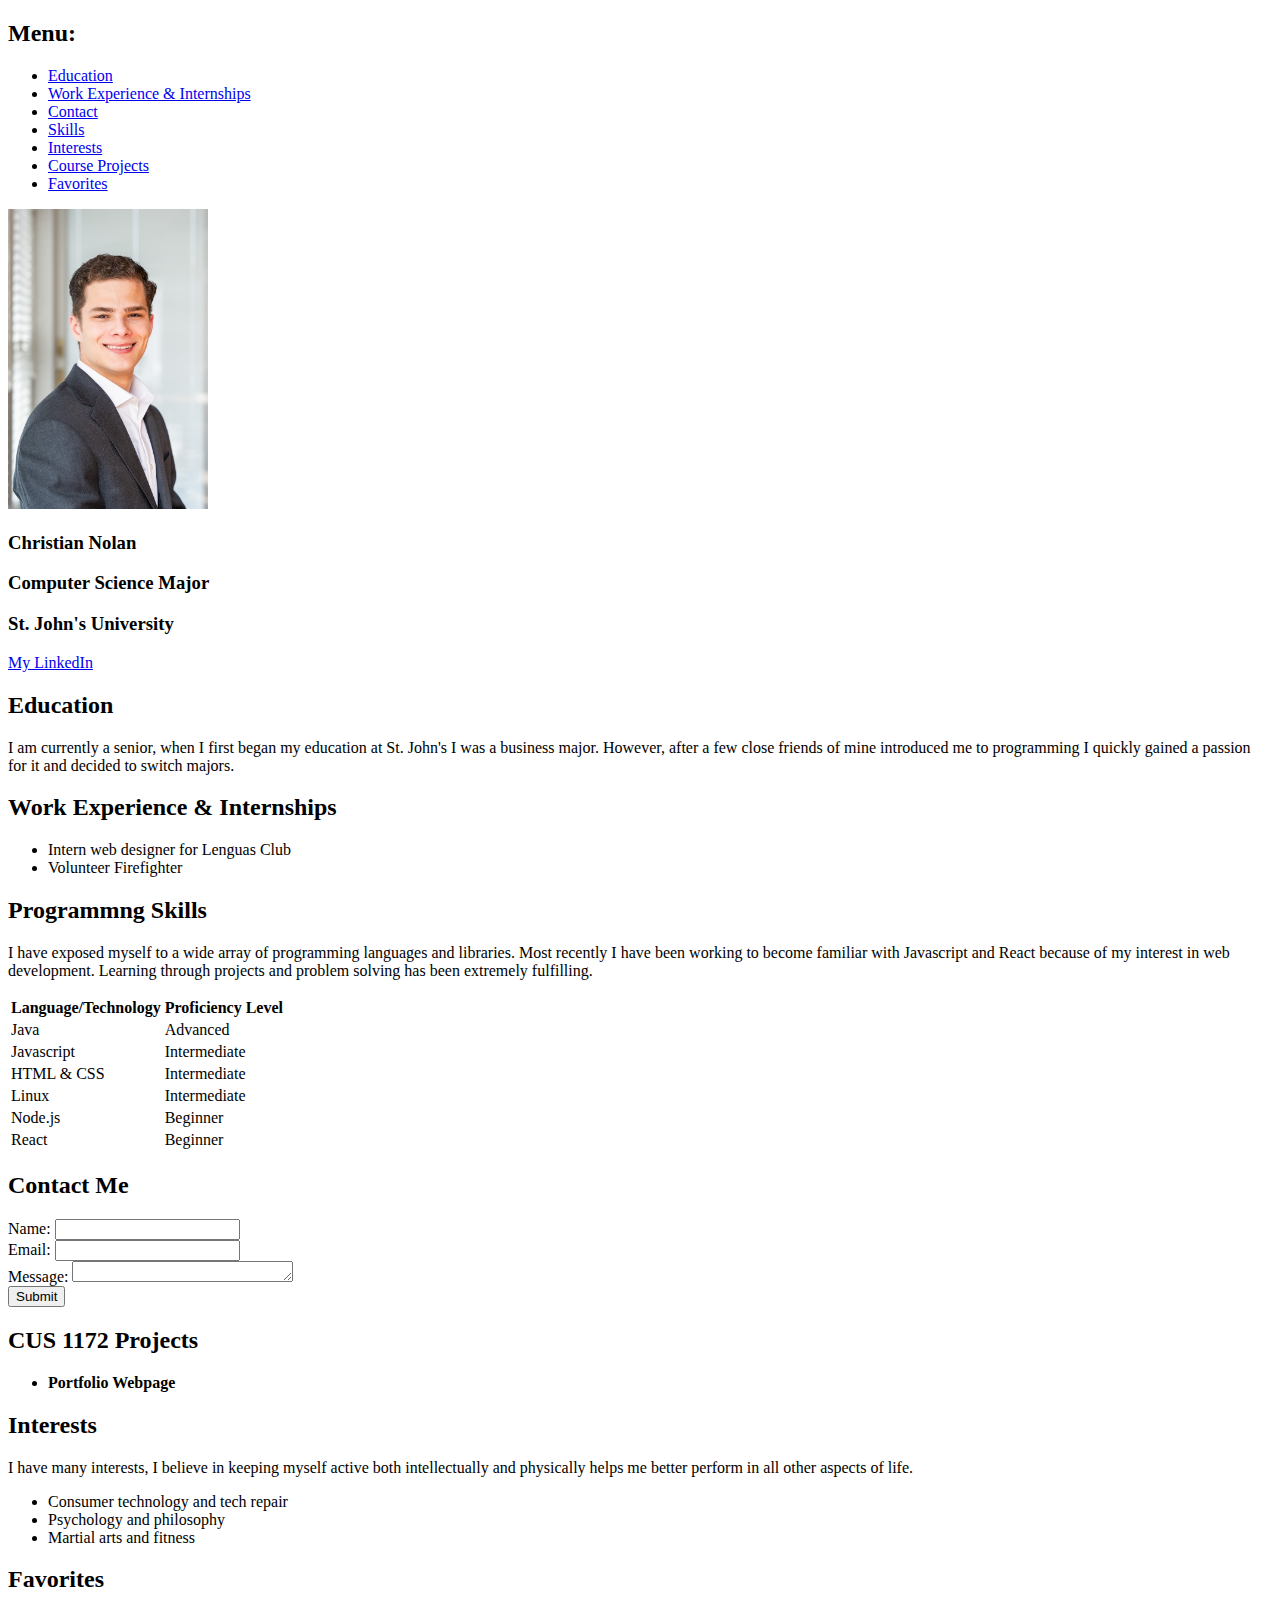
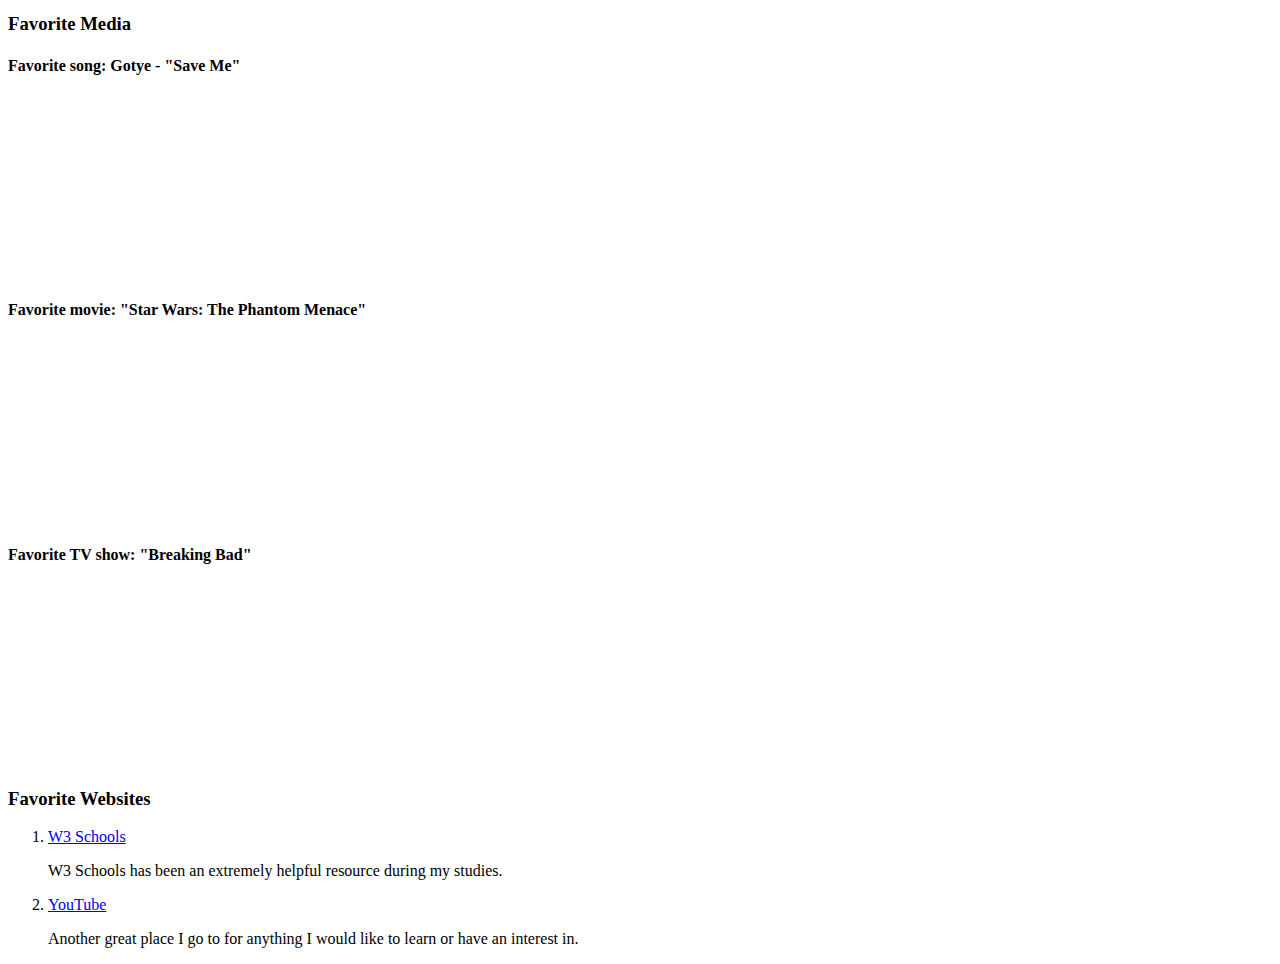
==== index.html @ ab0417b9 "Initial commit" ====
<!DOCTYPE html>
<html lang="en">

<head>
  <meta charset="UTF-8">
  <meta name="viewport" content="width=device-width, initial-scale=1.0">
  <title>Christian Nolan's Portfolio</title>
</head>

<body>
  <div class="menu">
    <h2>Menu:</h2>
    <ul>
      <li><a href="#education">Education</a></li>
      <li><a href="#work-experience">Work Experience & Internships</a></li>
      <li><a href="#contact">Contact</a></li>
      <li><a href="#skills">Skills</a></li>
      <li><a href="#interests">Interests</a></li>
      <li><a href="#projects">Course Projects</a></li>
      <li><a href="#favorites">Favorites</a></li>
    </ul>
  </div>
  <div class="header">
    <img src="assets/portfolioPic.jpeg" alt="Christian Nolan's Profile Picture" width="200" height="300">

    <h3>Christian Nolan</h3>
    <h3>Computer Science Major</h3>
    <h3>St. John's University</h3>
    <a href="https://www.linkedin.com/in/christian-nolan" target="_blank">My LinkedIn</a>
  </div>
  <div id="education">
    <h2>Education</h2>
    <p> I am currently a senior, when I first began my education at St. John's I was a business major. However, after a few close
      friends of mine introduced me to programming I quickly gained a passion for it and decided to switch majors.</p>
  </div>
  <div id="work-experience">
    <h2>Work Experience & Internships</h2>
    <ul>
      <li>Intern web designer for Lenguas Club</li>
      <li>Volunteer Firefighter</li>
    </ul>
  </div>
  <div id="skills">
    <h2>Programmng Skills</h2>
    <p>I have exposed myself to a wide array of programming languages and libraries. Most recently I have been working to
      become familiar with Javascript and React because of my interest in web development. Learning through projects and problem solving
      has been extremely fulfilling.</p>
    <table>
      <tr>
        <th>Language/Technology</th>
        <th>Proficiency Level</th>
      </tr>
      <tr>
        <td>Java</td>
        <td>Advanced</td>
      </tr>
      <tr>
        <td>Javascript</td>
        <td>Intermediate</td>
      </tr>
      <tr>
        <td>HTML & CSS</td>
        <td>Intermediate</td>
      </tr>
      <tr>
        <td>Linux</td>
        <td>Intermediate</td>
      </tr>
      <tr>
        <td>Node.js</td>
        <td>Beginner</td>
      </tr>
      <tr>
        <td>React</td>
        <td>Beginner</td>
      </tr>
    </table>
  </div>
  <div id="contact">
    <h2>Contact Me</h2>
    <form action="placeholder.php" method="post">
      <label for="name">Name:</label>
      <input type="text" id="name" name="name" required>
      <br>

      <label for="email">Email:</label>
      <input type="email" id="email" name="email" required>
      <br>

      <label for="message">Message:</label>
      <textarea id="message" name="message" rows="1" cols="25" required></textarea>
      <br>

      <input type="submit" value="Submit">
    </form>
  </div>
  <div id="projects">
    <h2>CUS 1172 Projects</h2>
    <ul>
      <li><strong>Portfolio Webpage</strong></li>
    </ul>
  </div>
  <div id="interests">
    <h2>Interests</h2>
    <p>I have many interests, I believe in keeping myself active both intellectually and physically helps me better perform
      in all other aspects of life.
    </p>
    <ul>
      <li>Consumer technology and tech repair</li>
      <li>Psychology and philosophy</li>
      <li>Martial arts and fitness</li>
    </ul>
  </div>
  <div id="favorites">
    <h2>Favorites</h2>
    <h3>Favorite Media</h3>
    <h4>Favorite song: Gotye - "Save Me"</h4>
    <iframe width="320" height="180" src="https://www.youtube.com/embed/oyVJsg0XIIk" frameborder="0" allowfullscreen></iframe>
    <h4>Favorite movie: "Star Wars: The Phantom Menace"</h4>
    <iframe width="320" height="180" src="https://www.youtube.com/embed/8oBEzKm9grM" frameborder="0" allowfullscreen></iframe>
    <h4>Favorite TV show: "Breaking Bad"</h4>
    <iframe width="320" height="180" src="https://www.youtube.com/embed/a02i_Ik4GGM" frameborder="0" allowfullscreen></iframe>
    <h3>Favorite Websites</h3>
    <ol>
      <li><a href="https://www.w3schools.com/" target="_blank">W3 Schools</a></li>
      <p>W3 Schools has been an extremely helpful resource during my studies.</p>
      <li><a href="https://www.youtube.com/" target="_blank">YouTube</a></li>
      <p>Another great place I go to for anything I would like to learn or have an interest in.</p>
    </ol>
  </div>
</body>

</html>
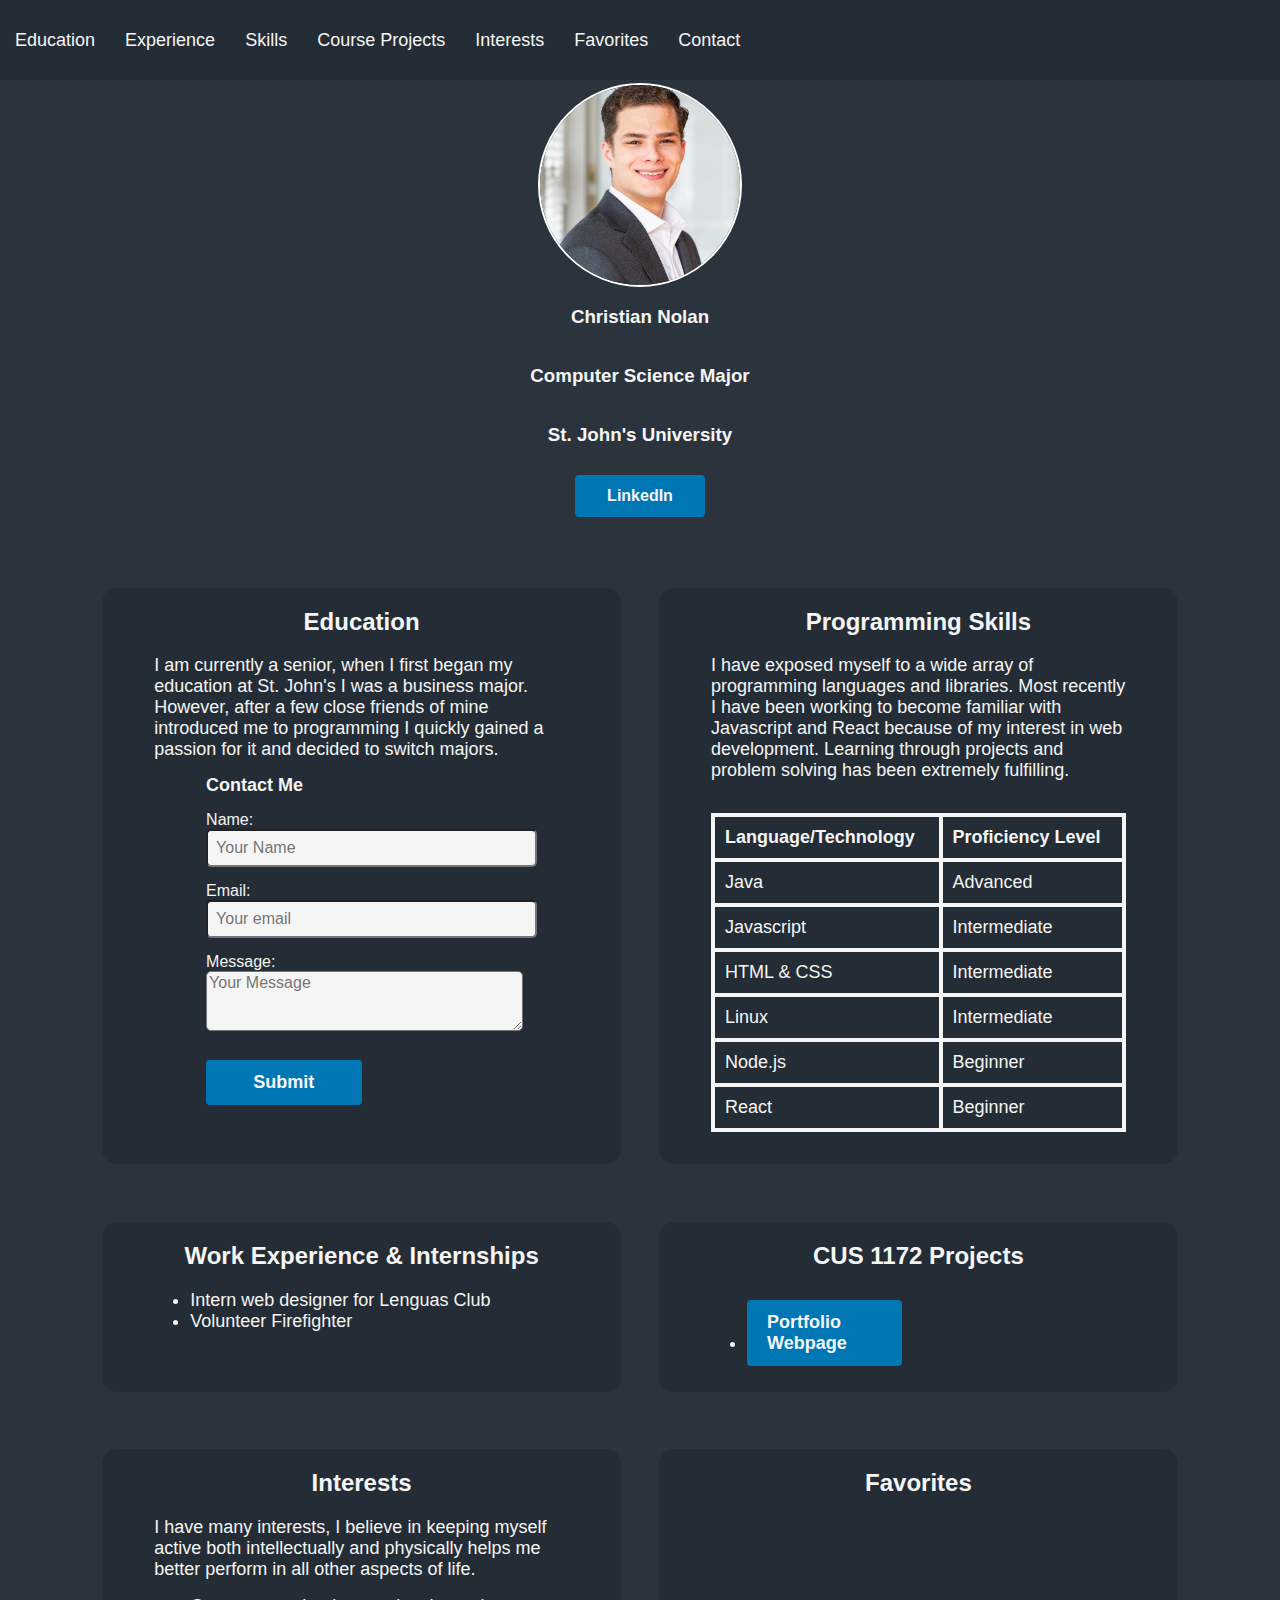
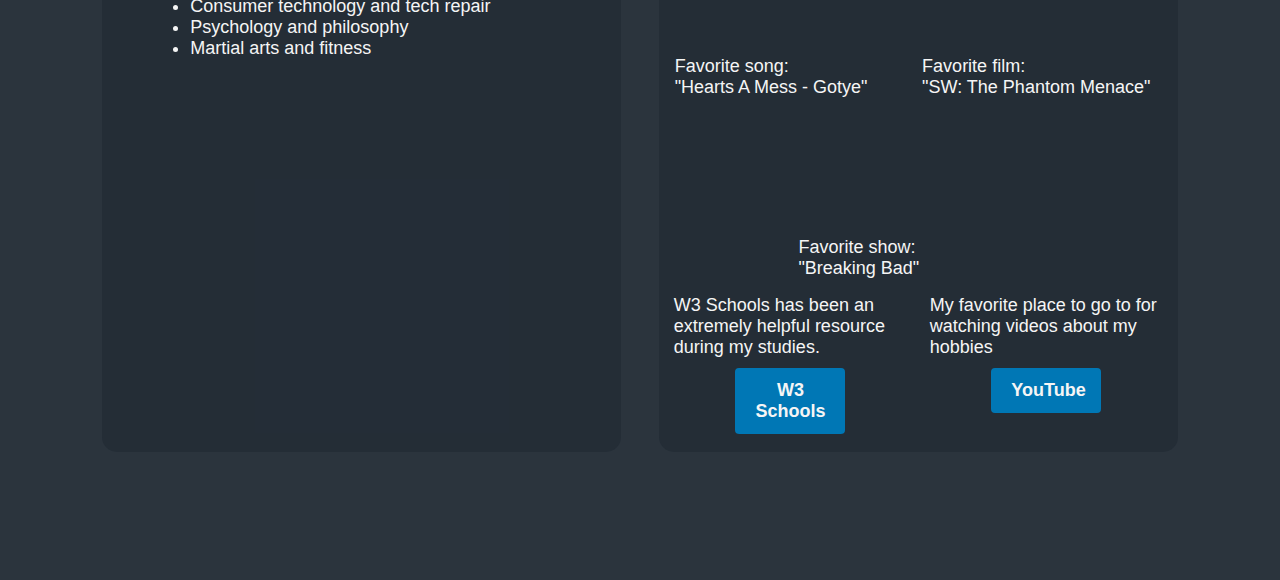
==== commit cb0ba793: "committing changes" ====
--- a/index.html
+++ b/index.html
@@ -4,130 +4,157 @@
 <head>
   <meta charset="UTF-8">
   <meta name="viewport" content="width=device-width, initial-scale=1.0">
+  <link rel="stylesheet" href="css/mycss_web.css">
+  <link rel="stylesheet" media="screen and (max-width: 900px)"href="css/mycss_tablet.css">
   <title>Christian Nolan's Portfolio</title>
 </head>
 
 <body>
-  <div class="menu">
-    <h2>Menu:</h2>
-    <ul>
-      <li><a href="#education">Education</a></li>
-      <li><a href="#work-experience">Work Experience & Internships</a></li>
-      <li><a href="#contact">Contact</a></li>
-      <li><a href="#skills">Skills</a></li>
-      <li><a href="#interests">Interests</a></li>
-      <li><a href="#projects">Course Projects</a></li>
-      <li><a href="#favorites">Favorites</a></li>
-    </ul>
-  </div>
-  <div class="header">
+    <nav class="screen_only">
+      <ul>
+        <li><a href="#education">Education</a></li>
+        <li><a href="#work-experience">Experience</a></li>
+        <li><a href="#skills">Skills</a></li>
+        <li><a href="#projects">Course Projects</a></li>
+        <li><a href="#interests">Interests</a></li>
+        <li><a href="#favorites">Favorites</a></li>
+        <li><a href="#education">Contact</a></li>
+      </ul>
+    </nav>
+  <div class="center-card">
     <img src="assets/portfolioPic.jpeg" alt="Christian Nolan's Profile Picture" width="200" height="300">
-
     <h3>Christian Nolan</h3>
     <h3>Computer Science Major</h3>
     <h3>St. John's University</h3>
-    <a href="https://www.linkedin.com/in/christian-nolan" target="_blank">My LinkedIn</a>
+    <strong><a href="https://www.linkedin.com/in/christian-nolan" target="_blank">LinkedIn</a></strong>
   </div>
-  <div id="education">
-    <h2>Education</h2>
-    <p> I am currently a senior, when I first began my education at St. John's I was a business major. However, after a few close
-      friends of mine introduced me to programming I quickly gained a passion for it and decided to switch majors.</p>
+  <div class="container">
+    <div id="education" class="box">
+      <h2>Education</h2>
+      <p style="width: 80%; margin: 0 auto; text-align: start;"> I am currently a senior, when I first began my education at
+        St.
+        John's I was a business major. However, after a few close
+        friends of mine introduced me to programming I quickly
+        gained a
+        passion for it and decided to switch majors.</p>
+      <div id="contact" class="form-container">
+        <h2>Contact Me</h2>
+        <form action="placeholder.php" method="post">
+          <div class="form-group">
+            <label for="name">Name:</label>
+            <input type="text" id="name" name="name" class="form-input" placeholder="Your Name" required>
+          </div>
+          <div class="form-group">
+            <label for="email">Email:</label>
+            <input type="email" id="email" name="email" class="form-input" placeholder="Your email" required>
+          </div>
+          <div class="form-group">
+            <label for="message">Message:</label>
+            <textarea id="message" name="message" class="form-input" rows="3" placeholder="Your Message"></textarea>
+          </div>
+          <input type="submit" value="Submit" class="submit-btn">
+        </form>
+      </div>
+    </div>
+    <div id="skills" class="box">
+      <h2>Programming Skills</h2>
+      <p style="width: 80%; margin: 0 auto; text-align: start;">I have exposed myself to a wide array of programming
+        languages and
+        libraries. Most recently I have been working to
+        become familiar with Javascript and React because of my
+        interest in
+        web development. Learning through projects and problem
+        solving
+        has been extremely fulfilling.</p>
+      <table>
+        <tr>
+          <th>Language/Technology</th>
+          <th>Proficiency Level</th>
+        </tr>
+        <tr>
+          <td>Java</td>
+          <td>Advanced</td>
+        </tr>
+        <tr>
+          <td>Javascript</td>
+          <td>Intermediate</td>
+        </tr>
+        <tr>
+          <td>HTML & CSS</td>
+          <td>Intermediate</td>
+        </tr>
+        <tr>
+          <td>Linux</td>
+          <td>Intermediate</td>
+        </tr>
+        <tr>
+          <td>Node.js</td>
+          <td>Beginner</td>
+        </tr>
+        <tr>
+          <td>React</td>
+          <td>Beginner</td>
+        </tr>
+      </table>
+    </div>
+    <div id="work-experience" class="box">
+      <h2>Work Experience & Internships</h2>
+      <ul>
+        <li>Intern web designer for Lenguas Club</li>
+        <li>Volunteer Firefighter</li>
+      </ul>
+    </div>
+    <div id="projects" class="box">
+      <h2>CUS 1172 Projects</h2>
+      <ul>
+        <li><a href="https://csnolan.github.io" target="_blank" class="link-btn">Portfolio Webpage</a></li>
+      </ul>
+    </div>
+    <div id="interests" class="box">
+      <h2>Interests</h2>
+      <p>I have many interests, I believe in keeping myself active both
+        intellectually and physically helps me better perform
+        in all other aspects of life.
+      </p>
+      <ul>
+        <li>Consumer technology and tech repair</li>
+        <li>Psychology and philosophy</li>
+        <li>Martial arts and fitness</li>
+      </ul>
+    </div>
+    <div id="favorites" class="box">
+      <div class="header">
+        <h2>Favorites</h2>
+      </div>
+      <span class="boxvid box2">
+        <div class="video-container">
+          <iframe width="240" height="135" src="https://www.youtube.com/embed/oyVJsg0XIIk" frameborder="0" allowfullscreen></iframe>
+          <p class="video-caption">Favorite song: </p>
+          <p class="video-caption">"Hearts A Mess - Gotye"</p>
+        </div>
+        <div class="video-container">
+          <iframe width="240" height="135" src="https://www.youtube.com/embed/8oBEzKm9grM" frameborder="0" allowfullscreen></iframe>
+          <p class="video-caption">Favorite film: </p>
+          <p class="video-caption">"SW: The Phantom Menace"</p>
+        </div>
+        <div class="video-container">
+          <iframe width="240" height="135" src="https://www.youtube.com/embed/a02i_Ik4GGM" frameborder="0" allowfullscreen></iframe>
+          <p class="video-caption">Favorite show: </p>
+          <p class="video-caption">"Breaking Bad"</p>
+        </div>
+      </span>
+      <div id="favorite-websites" class="container">
+        <div class="box box2">
+          <p>W3 Schools has been an extremely helpful resource during my studies.</p>
+          <a href="https://www.w3schools.com/" target="_blank" class="link-btn">W3 Schools</a>
+        </div>
+        <div class="box box2">
+          <p>My favorite place to go to for watching videos about my hobbies</p>
+          <a href="https://www.youtube.com/" target="_blank" class="link-btn">YouTube</a>
+        </div>
+      </div>
+    </div>
+
   </div>
-  <div id="work-experience">
-    <h2>Work Experience & Internships</h2>
-    <ul>
-      <li>Intern web designer for Lenguas Club</li>
-      <li>Volunteer Firefighter</li>
-    </ul>
-  </div>
-  <div id="skills">
-    <h2>Programmng Skills</h2>
-    <p>I have exposed myself to a wide array of programming languages and libraries. Most recently I have been working to
-      become familiar with Javascript and React because of my interest in web development. Learning through projects and problem solving
-      has been extremely fulfilling.</p>
-    <table>
-      <tr>
-        <th>Language/Technology</th>
-        <th>Proficiency Level</th>
-      </tr>
-      <tr>
-        <td>Java</td>
-        <td>Advanced</td>
-      </tr>
-      <tr>
-        <td>Javascript</td>
-        <td>Intermediate</td>
-      </tr>
-      <tr>
-        <td>HTML & CSS</td>
-        <td>Intermediate</td>
-      </tr>
-      <tr>
-        <td>Linux</td>
-        <td>Intermediate</td>
-      </tr>
-      <tr>
-        <td>Node.js</td>
-        <td>Beginner</td>
-      </tr>
-      <tr>
-        <td>React</td>
-        <td>Beginner</td>
-      </tr>
-    </table>
-  </div>
-  <div id="contact">
-    <h2>Contact Me</h2>
-    <form action="placeholder.php" method="post">
-      <label for="name">Name:</label>
-      <input type="text" id="name" name="name" required>
-      <br>
 
-      <label for="email">Email:</label>
-      <input type="email" id="email" name="email" required>
-      <br>
-
-      <label for="message">Message:</label>
-      <textarea id="message" name="message" rows="1" cols="25" required></textarea>
-      <br>
-
-      <input type="submit" value="Submit">
-    </form>
-  </div>
-  <div id="projects">
-    <h2>CUS 1172 Projects</h2>
-    <ul>
-      <li><strong>Portfolio Webpage</strong></li>
-    </ul>
-  </div>
-  <div id="interests">
-    <h2>Interests</h2>
-    <p>I have many interests, I believe in keeping myself active both intellectually and physically helps me better perform
-      in all other aspects of life.
-    </p>
-    <ul>
-      <li>Consumer technology and tech repair</li>
-      <li>Psychology and philosophy</li>
-      <li>Martial arts and fitness</li>
-    </ul>
-  </div>
-  <div id="favorites">
-    <h2>Favorites</h2>
-    <h3>Favorite Media</h3>
-    <h4>Favorite song: Gotye - "Save Me"</h4>
-    <iframe width="320" height="180" src="https://www.youtube.com/embed/oyVJsg0XIIk" frameborder="0" allowfullscreen></iframe>
-    <h4>Favorite movie: "Star Wars: The Phantom Menace"</h4>
-    <iframe width="320" height="180" src="https://www.youtube.com/embed/8oBEzKm9grM" frameborder="0" allowfullscreen></iframe>
-    <h4>Favorite TV show: "Breaking Bad"</h4>
-    <iframe width="320" height="180" src="https://www.youtube.com/embed/a02i_Ik4GGM" frameborder="0" allowfullscreen></iframe>
-    <h3>Favorite Websites</h3>
-    <ol>
-      <li><a href="https://www.w3schools.com/" target="_blank">W3 Schools</a></li>
-      <p>W3 Schools has been an extremely helpful resource during my studies.</p>
-      <li><a href="https://www.youtube.com/" target="_blank">YouTube</a></li>
-      <p>Another great place I go to for anything I would like to learn or have an interest in.</p>
-    </ol>
-  </div>
-</body>
-
-</html>+  </div>--- a/css/mycss_web.css
+++ b/css/mycss_web.css
@@ -0,0 +1,256 @@
+@media print {
+    .screen_only {
+        display: none;
+    }
+}
+
+/* CSS for global styles */
+
+body {
+    font-family: 'Montserrat', sans-serif;
+    color: whitesmoke;
+    background-color: rgba(20, 30, 40, 0.9);
+    margin: 0;
+    margin-bottom: 10%;
+    width: 100%;
+}
+
+h1 {
+    font-size: 32px;
+}
+
+h2 {
+    font-size: 24px;
+}
+
+p {
+    font-size: 18px;
+}
+
+li {
+    font-size: 18px
+}
+
+/* CSS for Navigation Bar */
+
+nav {
+    width: 100%;
+    align-items: center;
+    display: flex;
+    justify-content: flex-start;
+    background-color: rgba(20, 30, 40, 0.3);
+    height: 80px;
+    padding: 0;
+    margin: 0 auto;
+    
+}
+
+nav ul {
+    display: flex;
+    padding: 0px;
+    margin: 0px;
+    list-style: none;
+}
+
+nav a{
+    color: whitesmoke;
+    text-decoration: none;
+    padding: 15px;
+    display: block;
+    text-align: center;
+    font-size: 18px;
+}
+
+nav li {
+    float: left;
+}
+
+nav a:hover {
+    font-weight: bolder;
+}
+
+/* CSS for center image and quick-info */
+
+
+
+.center-card {
+    margin: 0 auto;
+    max-width: 300px;
+    display: flex;
+    flex-direction: column;
+    justify-content: center;
+    height: 50vh;
+    text-align: center;
+}
+
+.center-card img {
+    border: 2px solid white;
+    border-radius: 50%;
+    width: 200px;
+    height: 200px;
+    object-fit: cover;
+    display: block;
+    margin: 0 auto;
+}
+
+
+.center-card a {
+    width: 30%;
+    display: inline-block;
+    margin: 10px auto;
+    text-decoration: none;
+    font-weight: bolder;
+    background-color: #0077b5;
+    color: whitesmoke;
+    padding: 8px 16px;
+    border: 4px solid #0077b5;
+    border-radius: 4px;
+}
+
+
+/* CSS for table */
+
+#skills table {
+    width: 80%;
+    margin: 2em auto;
+    border-collapse: collapse;
+    border: 4px solid whitesmoke;
+    border-style: inset;
+}
+
+#skills th,
+#skills td {
+    text-align: left;
+    padding: 10px;
+    border: 4px solid whitesmoke;
+    font-size: large;
+}
+
+/* CSS for forms */
+
+.form-container {
+    width: 60%;
+    margin: 0 auto;
+    text-align: start;
+}
+
+.form-container h2 {
+    font-size: 18px;
+}
+
+.form-group {
+    margin-bottom: 15px;
+}
+
+.form-group input {
+    padding: 8px;
+    font-size: 16px;
+}
+
+#message,
+#email,
+#name {
+    width: 100%;
+    font-size: 16px;
+    border-radius: 5px;
+    background-color: whitesmoke;
+    font-family: 'Montserrat', sans-serif;
+}
+
+.submit-btn {
+    font-size: 18px;
+    width: 50%;
+    display: inline-block;
+    margin: 10px auto;
+    text-decoration: none;
+    font-weight: bolder;
+    background-color: #0077b5;
+    color: whitesmoke;
+    padding: 8px 16px;
+    border: 4px solid #0077b5;
+    border-radius: 4px;
+}
+
+.link-btn {
+    font-size: 18px;
+    width: 30%;
+    display: inline-block;
+    margin: 10px auto;
+    text-decoration: none;
+    font-weight: bolder;
+    background-color: #0077b5;
+    color: whitesmoke;
+    padding: 8px 16px;
+    border: 4px solid #0077b5;
+    border-radius: 4px;
+}
+
+.container {
+    max-width: 90vw;
+    margin: 0 auto;
+    display: flex;
+    justify-content: space-evenly;
+    align-content: space-around;
+    flex-wrap: wrap;
+}
+
+.box {
+    width: calc(50% - 5%);
+    height: auto;
+    text-align: center;
+    border-radius: 15px;
+    margin-top: 5%;
+    background-color: rgba(20, 30, 40, 0.3);
+}
+
+.box p,
+.box li {
+    text-align: left;
+    width: 80%;
+    margin: 0 auto;
+}
+
+.boxvid {
+    display: flex;
+    justify-content: space-evenly;
+    align-items: center;
+}
+
+.box2 {
+    background-color: rgba(255, 255, 255, 0);
+    margin: 8px;
+    flex-wrap: wrap;
+}
+
+.box2 p {
+    text-align: left;
+    width: 100%;
+}
+
+.video-caption {
+    margin-top: 5px;
+    margin-bottom: 10px;
+}
+
+@keyframes flash {
+    0% {
+        background-color: inherit;
+    }
+
+    50% {
+        background-color: rgb(20, 90, 110);
+    }
+
+    100% {
+        background-color: inherit;
+    }
+}
+
+#education:target,
+#work-experience:target,
+#skills:target,
+#projects:target,
+#interests:target,
+#favorites:target {
+    animation: flash 1s ease-in-out;
+}--- a/css/mycss_tablet.css
+++ b/css/mycss_tablet.css
@@ -0,0 +1,55 @@
+
+body {
+    width: 100%;
+}
+
+p {
+    max-width: 80%;
+}
+
+nav {
+    justify-content: space-between;
+    margin-top: 5%;
+    padding-bottom: 70px;
+    flex-wrap: wrap;
+}
+
+nav ul {
+    flex-wrap: wrap;
+    justify-content: column;
+}
+
+nav li,
+nav a {
+    margin-right: 0;
+}
+
+.center-card {
+    padding-top: 20%;
+    padding-bottom: 10%;
+}
+
+.container {
+    flex-direction: column;
+    align-items: center;
+    width: 100%;
+}
+
+.box {
+    width: 100%;
+    margin: 10% auto;
+    justify-self: center;
+    align-self: center;
+}
+
+.submit-btn {
+    width: 60%;
+    margin: 5% auto;
+}
+
+#skills table {
+    width: 80%;
+    font-size: 8px;
+}
+
+
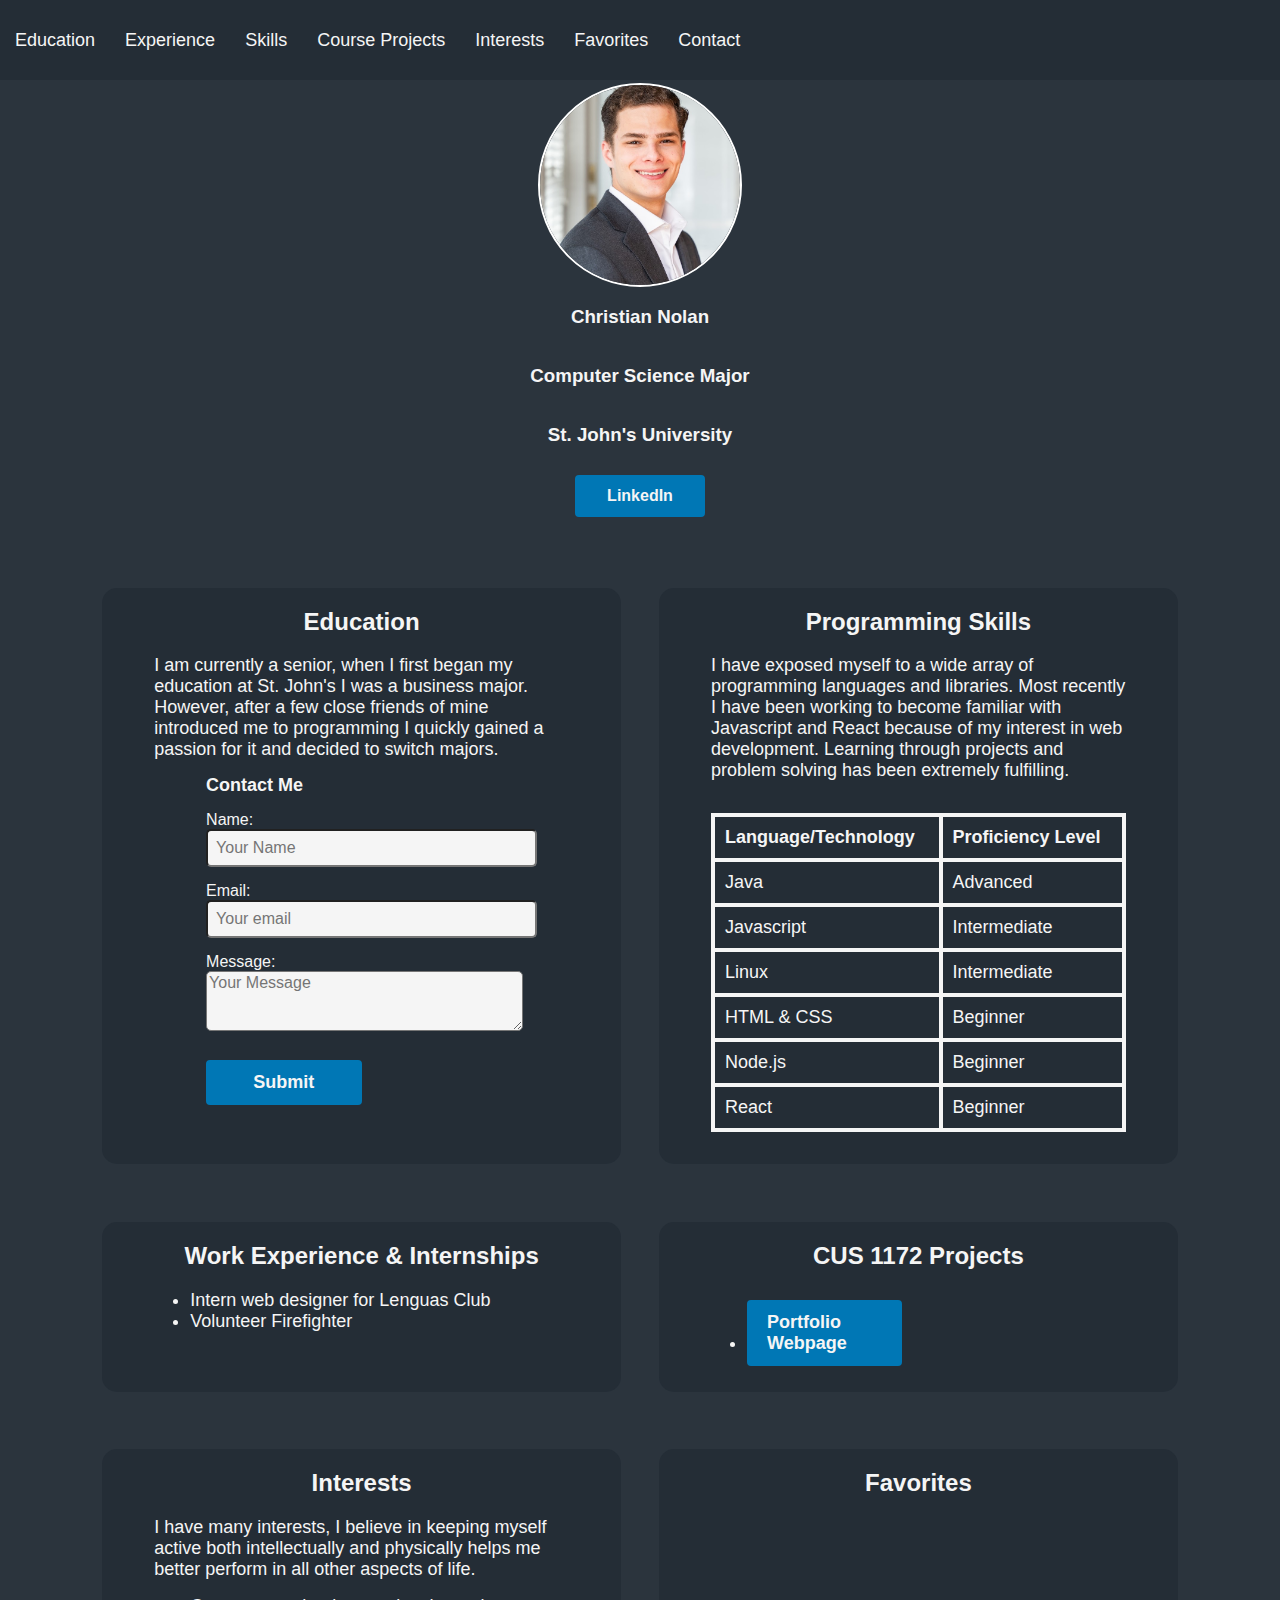
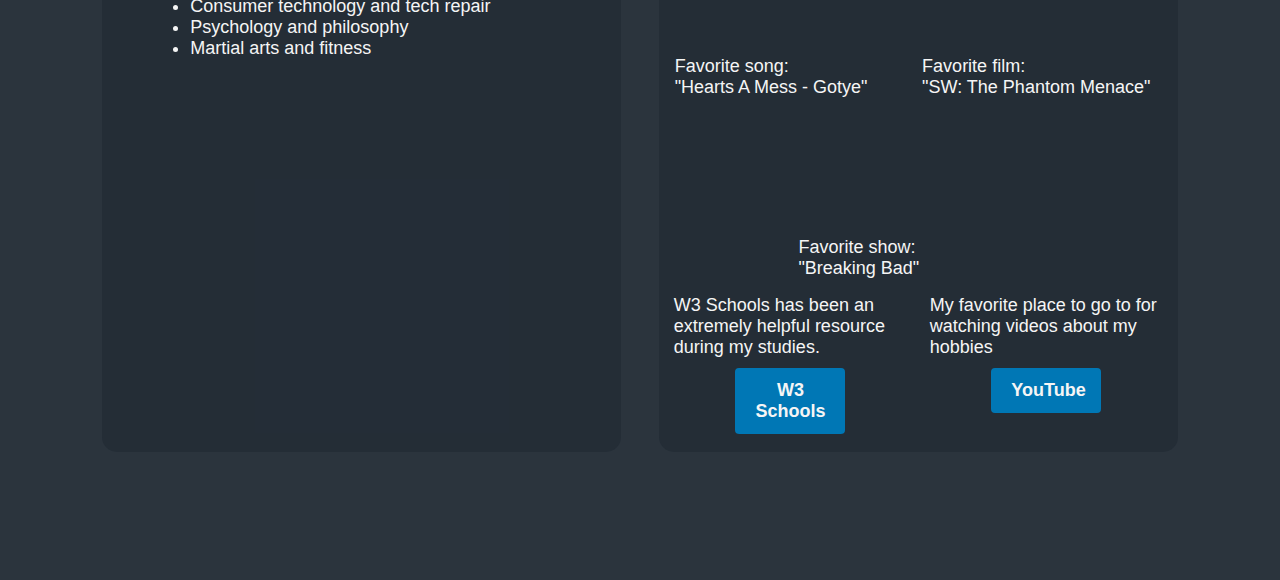
==== commit 54aeb5a5: "correction" ====
--- a/index.html
+++ b/index.html
@@ -1,160 +1,160 @@
-<!DOCTYPE html>
-<html lang="en">
-
-<head>
-  <meta charset="UTF-8">
-  <meta name="viewport" content="width=device-width, initial-scale=1.0">
-  <link rel="stylesheet" href="css/mycss_web.css">
-  <link rel="stylesheet" media="screen and (max-width: 900px)"href="css/mycss_tablet.css">
-  <title>Christian Nolan's Portfolio</title>
-</head>
-
-<body>
-    <nav class="screen_only">
-      <ul>
-        <li><a href="#education">Education</a></li>
-        <li><a href="#work-experience">Experience</a></li>
-        <li><a href="#skills">Skills</a></li>
-        <li><a href="#projects">Course Projects</a></li>
-        <li><a href="#interests">Interests</a></li>
-        <li><a href="#favorites">Favorites</a></li>
-        <li><a href="#education">Contact</a></li>
-      </ul>
-    </nav>
-  <div class="center-card">
-    <img src="assets/portfolioPic.jpeg" alt="Christian Nolan's Profile Picture" width="200" height="300">
-    <h3>Christian Nolan</h3>
-    <h3>Computer Science Major</h3>
-    <h3>St. John's University</h3>
-    <strong><a href="https://www.linkedin.com/in/christian-nolan" target="_blank">LinkedIn</a></strong>
-  </div>
-  <div class="container">
-    <div id="education" class="box">
-      <h2>Education</h2>
-      <p style="width: 80%; margin: 0 auto; text-align: start;"> I am currently a senior, when I first began my education at
-        St.
-        John's I was a business major. However, after a few close
-        friends of mine introduced me to programming I quickly
-        gained a
-        passion for it and decided to switch majors.</p>
-      <div id="contact" class="form-container">
-        <h2>Contact Me</h2>
-        <form action="placeholder.php" method="post">
-          <div class="form-group">
-            <label for="name">Name:</label>
-            <input type="text" id="name" name="name" class="form-input" placeholder="Your Name" required>
-          </div>
-          <div class="form-group">
-            <label for="email">Email:</label>
-            <input type="email" id="email" name="email" class="form-input" placeholder="Your email" required>
-          </div>
-          <div class="form-group">
-            <label for="message">Message:</label>
-            <textarea id="message" name="message" class="form-input" rows="3" placeholder="Your Message"></textarea>
-          </div>
-          <input type="submit" value="Submit" class="submit-btn">
-        </form>
-      </div>
-    </div>
-    <div id="skills" class="box">
-      <h2>Programming Skills</h2>
-      <p style="width: 80%; margin: 0 auto; text-align: start;">I have exposed myself to a wide array of programming
-        languages and
-        libraries. Most recently I have been working to
-        become familiar with Javascript and React because of my
-        interest in
-        web development. Learning through projects and problem
-        solving
-        has been extremely fulfilling.</p>
-      <table>
-        <tr>
-          <th>Language/Technology</th>
-          <th>Proficiency Level</th>
-        </tr>
-        <tr>
-          <td>Java</td>
-          <td>Advanced</td>
-        </tr>
-        <tr>
-          <td>Javascript</td>
-          <td>Intermediate</td>
-        </tr>
-        <tr>
-          <td>HTML & CSS</td>
-          <td>Intermediate</td>
-        </tr>
-        <tr>
-          <td>Linux</td>
-          <td>Intermediate</td>
-        </tr>
-        <tr>
-          <td>Node.js</td>
-          <td>Beginner</td>
-        </tr>
-        <tr>
-          <td>React</td>
-          <td>Beginner</td>
-        </tr>
-      </table>
-    </div>
-    <div id="work-experience" class="box">
-      <h2>Work Experience & Internships</h2>
-      <ul>
-        <li>Intern web designer for Lenguas Club</li>
-        <li>Volunteer Firefighter</li>
-      </ul>
-    </div>
-    <div id="projects" class="box">
-      <h2>CUS 1172 Projects</h2>
-      <ul>
-        <li><a href="https://csnolan.github.io" target="_blank" class="link-btn">Portfolio Webpage</a></li>
-      </ul>
-    </div>
-    <div id="interests" class="box">
-      <h2>Interests</h2>
-      <p>I have many interests, I believe in keeping myself active both
-        intellectually and physically helps me better perform
-        in all other aspects of life.
-      </p>
-      <ul>
-        <li>Consumer technology and tech repair</li>
-        <li>Psychology and philosophy</li>
-        <li>Martial arts and fitness</li>
-      </ul>
-    </div>
-    <div id="favorites" class="box">
-      <div class="header">
-        <h2>Favorites</h2>
-      </div>
-      <span class="boxvid box2">
-        <div class="video-container">
-          <iframe width="240" height="135" src="https://www.youtube.com/embed/oyVJsg0XIIk" frameborder="0" allowfullscreen></iframe>
-          <p class="video-caption">Favorite song: </p>
-          <p class="video-caption">"Hearts A Mess - Gotye"</p>
-        </div>
-        <div class="video-container">
-          <iframe width="240" height="135" src="https://www.youtube.com/embed/8oBEzKm9grM" frameborder="0" allowfullscreen></iframe>
-          <p class="video-caption">Favorite film: </p>
-          <p class="video-caption">"SW: The Phantom Menace"</p>
-        </div>
-        <div class="video-container">
-          <iframe width="240" height="135" src="https://www.youtube.com/embed/a02i_Ik4GGM" frameborder="0" allowfullscreen></iframe>
-          <p class="video-caption">Favorite show: </p>
-          <p class="video-caption">"Breaking Bad"</p>
-        </div>
-      </span>
-      <div id="favorite-websites" class="container">
-        <div class="box box2">
-          <p>W3 Schools has been an extremely helpful resource during my studies.</p>
-          <a href="https://www.w3schools.com/" target="_blank" class="link-btn">W3 Schools</a>
-        </div>
-        <div class="box box2">
-          <p>My favorite place to go to for watching videos about my hobbies</p>
-          <a href="https://www.youtube.com/" target="_blank" class="link-btn">YouTube</a>
-        </div>
-      </div>
-    </div>
-
-  </div>
-
-  </div>+<!DOCTYPE html>
+<html lang="en">
+
+<head>
+  <meta charset="UTF-8">
+  <meta name="viewport" content="width=device-width, initial-scale=1.0">
+  <link rel="stylesheet" href="css/mycss_web.css">
+  <link rel="stylesheet" media="screen and (max-width: 900px)"href="css/mycss_tablet.css">
+  <title>Christian Nolan's Portfolio</title>
+</head>
+
+<body>
+    <nav class="screen_only">
+      <ul>
+        <li><a href="#education">Education</a></li>
+        <li><a href="#work-experience">Experience</a></li>
+        <li><a href="#skills">Skills</a></li>
+        <li><a href="#projects">Course Projects</a></li>
+        <li><a href="#interests">Interests</a></li>
+        <li><a href="#favorites">Favorites</a></li>
+        <li><a href="#education">Contact</a></li>
+      </ul>
+    </nav>
+  <div class="center-card">
+    <img src="assets/portfolioPic.jpeg" alt="Christian Nolan's Profile Picture" width="200" height="300">
+    <h3>Christian Nolan</h3>
+    <h3>Computer Science Major</h3>
+    <h3>St. John's University</h3>
+    <strong><a href="https://www.linkedin.com/in/christian-nolan" target="_blank">LinkedIn</a></strong>
+  </div>
+  <div class="container">
+    <div id="education" class="box">
+      <h2>Education</h2>
+      <p style="width: 80%; margin: 0 auto; text-align: start;"> I am currently a senior, when I first began my education at
+        St.
+        John's I was a business major. However, after a few close
+        friends of mine introduced me to programming I quickly
+        gained a
+        passion for it and decided to switch majors.</p>
+      <div id="contact" class="form-container">
+        <h2>Contact Me</h2>
+        <form action="placeholder.php" method="post">
+          <div class="form-group">
+            <label for="name">Name:</label>
+            <input type="text" id="name" name="name" class="form-input" placeholder="Your Name" required>
+          </div>
+          <div class="form-group">
+            <label for="email">Email:</label>
+            <input type="email" id="email" name="email" class="form-input" placeholder="Your email" required>
+          </div>
+          <div class="form-group">
+            <label for="message">Message:</label>
+            <textarea id="message" name="message" class="form-input" rows="3" placeholder="Your Message"></textarea>
+          </div>
+          <input type="submit" value="Submit" class="submit-btn">
+        </form>
+      </div>
+    </div>
+    <div id="skills" class="box">
+      <h2>Programming Skills</h2>
+      <p style="width: 80%; margin: 0 auto; text-align: start;">I have exposed myself to a wide array of programming
+        languages and
+        libraries. Most recently I have been working to
+        become familiar with Javascript and React because of my
+        interest in
+        web development. Learning through projects and problem
+        solving
+        has been extremely fulfilling.</p>
+      <table>
+        <tr>
+          <th>Language/Technology</th>
+          <th>Proficiency Level</th>
+        </tr>
+        <tr>
+          <td>Java</td>
+          <td>Advanced</td>
+        </tr>
+        <tr>
+          <td>Javascript</td>
+          <td>Intermediate</td>
+        </tr>
+        <tr>
+          <td>Linux</td>
+          <td>Intermediate</td>
+        </tr>
+        <tr>
+          <td>HTML & CSS</td>
+          <td>Beginner</td>
+        </tr>
+        <tr>
+          <td>Node.js</td>
+          <td>Beginner</td>
+        </tr>
+        <tr>
+          <td>React</td>
+          <td>Beginner</td>
+        </tr>
+      </table>
+    </div>
+    <div id="work-experience" class="box">
+      <h2>Work Experience & Internships</h2>
+      <ul>
+        <li>Intern web designer for Lenguas Club</li>
+        <li>Volunteer Firefighter</li>
+      </ul>
+    </div>
+    <div id="projects" class="box">
+      <h2>CUS 1172 Projects</h2>
+      <ul>
+        <li><a href="https://csnolan.github.io" target="_blank" class="link-btn">Portfolio Webpage</a></li>
+      </ul>
+    </div>
+    <div id="interests" class="box">
+      <h2>Interests</h2>
+      <p>I have many interests, I believe in keeping myself active both
+        intellectually and physically helps me better perform
+        in all other aspects of life.
+      </p>
+      <ul>
+        <li>Consumer technology and tech repair</li>
+        <li>Psychology and philosophy</li>
+        <li>Martial arts and fitness</li>
+      </ul>
+    </div>
+    <div id="favorites" class="box">
+      <div class="header">
+        <h2>Favorites</h2>
+      </div>
+      <span class="boxvid box2">
+        <div class="video-container">
+          <iframe width="240" height="135" src="https://www.youtube.com/embed/oyVJsg0XIIk" frameborder="0" allowfullscreen></iframe>
+          <p class="video-caption">Favorite song: </p>
+          <p class="video-caption">"Hearts A Mess - Gotye"</p>
+        </div>
+        <div class="video-container">
+          <iframe width="240" height="135" src="https://www.youtube.com/embed/8oBEzKm9grM" frameborder="0" allowfullscreen></iframe>
+          <p class="video-caption">Favorite film: </p>
+          <p class="video-caption">"SW: The Phantom Menace"</p>
+        </div>
+        <div class="video-container">
+          <iframe width="240" height="135" src="https://www.youtube.com/embed/a02i_Ik4GGM" frameborder="0" allowfullscreen></iframe>
+          <p class="video-caption">Favorite show: </p>
+          <p class="video-caption">"Breaking Bad"</p>
+        </div>
+      </span>
+      <div id="favorite-websites" class="container">
+        <div class="box box2">
+          <p>W3 Schools has been an extremely helpful resource during my studies.</p>
+          <a href="https://www.w3schools.com/" target="_blank" class="link-btn">W3 Schools</a>
+        </div>
+        <div class="box box2">
+          <p>My favorite place to go to for watching videos about my hobbies</p>
+          <a href="https://www.youtube.com/" target="_blank" class="link-btn">YouTube</a>
+        </div>
+      </div>
+    </div>
+
+  </div>
+
+  </div>
--- a/css/mycss_web.css
+++ b/css/mycss_web.css
@@ -1,256 +1,256 @@
-@media print {
-    .screen_only {
-        display: none;
-    }
-}
-
-/* CSS for global styles */
-
-body {
-    font-family: 'Montserrat', sans-serif;
-    color: whitesmoke;
-    background-color: rgba(20, 30, 40, 0.9);
-    margin: 0;
-    margin-bottom: 10%;
-    width: 100%;
-}
-
-h1 {
-    font-size: 32px;
-}
-
-h2 {
-    font-size: 24px;
-}
-
-p {
-    font-size: 18px;
-}
-
-li {
-    font-size: 18px
-}
-
-/* CSS for Navigation Bar */
-
-nav {
-    width: 100%;
-    align-items: center;
-    display: flex;
-    justify-content: flex-start;
-    background-color: rgba(20, 30, 40, 0.3);
-    height: 80px;
-    padding: 0;
-    margin: 0 auto;
-    
-}
-
-nav ul {
-    display: flex;
-    padding: 0px;
-    margin: 0px;
-    list-style: none;
-}
-
-nav a{
-    color: whitesmoke;
-    text-decoration: none;
-    padding: 15px;
-    display: block;
-    text-align: center;
-    font-size: 18px;
-}
-
-nav li {
-    float: left;
-}
-
-nav a:hover {
-    font-weight: bolder;
-}
-
-/* CSS for center image and quick-info */
-
-
-
-.center-card {
-    margin: 0 auto;
-    max-width: 300px;
-    display: flex;
-    flex-direction: column;
-    justify-content: center;
-    height: 50vh;
-    text-align: center;
-}
-
-.center-card img {
-    border: 2px solid white;
-    border-radius: 50%;
-    width: 200px;
-    height: 200px;
-    object-fit: cover;
-    display: block;
-    margin: 0 auto;
-}
-
-
-.center-card a {
-    width: 30%;
-    display: inline-block;
-    margin: 10px auto;
-    text-decoration: none;
-    font-weight: bolder;
-    background-color: #0077b5;
-    color: whitesmoke;
-    padding: 8px 16px;
-    border: 4px solid #0077b5;
-    border-radius: 4px;
-}
-
-
-/* CSS for table */
-
-#skills table {
-    width: 80%;
-    margin: 2em auto;
-    border-collapse: collapse;
-    border: 4px solid whitesmoke;
-    border-style: inset;
-}
-
-#skills th,
-#skills td {
-    text-align: left;
-    padding: 10px;
-    border: 4px solid whitesmoke;
-    font-size: large;
-}
-
-/* CSS for forms */
-
-.form-container {
-    width: 60%;
-    margin: 0 auto;
-    text-align: start;
-}
-
-.form-container h2 {
-    font-size: 18px;
-}
-
-.form-group {
-    margin-bottom: 15px;
-}
-
-.form-group input {
-    padding: 8px;
-    font-size: 16px;
-}
-
-#message,
-#email,
-#name {
-    width: 100%;
-    font-size: 16px;
-    border-radius: 5px;
-    background-color: whitesmoke;
-    font-family: 'Montserrat', sans-serif;
-}
-
-.submit-btn {
-    font-size: 18px;
-    width: 50%;
-    display: inline-block;
-    margin: 10px auto;
-    text-decoration: none;
-    font-weight: bolder;
-    background-color: #0077b5;
-    color: whitesmoke;
-    padding: 8px 16px;
-    border: 4px solid #0077b5;
-    border-radius: 4px;
-}
-
-.link-btn {
-    font-size: 18px;
-    width: 30%;
-    display: inline-block;
-    margin: 10px auto;
-    text-decoration: none;
-    font-weight: bolder;
-    background-color: #0077b5;
-    color: whitesmoke;
-    padding: 8px 16px;
-    border: 4px solid #0077b5;
-    border-radius: 4px;
-}
-
-.container {
-    max-width: 90vw;
-    margin: 0 auto;
-    display: flex;
-    justify-content: space-evenly;
-    align-content: space-around;
-    flex-wrap: wrap;
-}
-
-.box {
-    width: calc(50% - 5%);
-    height: auto;
-    text-align: center;
-    border-radius: 15px;
-    margin-top: 5%;
-    background-color: rgba(20, 30, 40, 0.3);
-}
-
-.box p,
-.box li {
-    text-align: left;
-    width: 80%;
-    margin: 0 auto;
-}
-
-.boxvid {
-    display: flex;
-    justify-content: space-evenly;
-    align-items: center;
-}
-
-.box2 {
-    background-color: rgba(255, 255, 255, 0);
-    margin: 8px;
-    flex-wrap: wrap;
-}
-
-.box2 p {
-    text-align: left;
-    width: 100%;
-}
-
-.video-caption {
-    margin-top: 5px;
-    margin-bottom: 10px;
-}
-
-@keyframes flash {
-    0% {
-        background-color: inherit;
-    }
-
-    50% {
-        background-color: rgb(20, 90, 110);
-    }
-
-    100% {
-        background-color: inherit;
-    }
-}
-
-#education:target,
-#work-experience:target,
-#skills:target,
-#projects:target,
-#interests:target,
-#favorites:target {
-    animation: flash 1s ease-in-out;
+@media print {
+    .screen_only {
+        display: none;
+    }
+}
+
+/* CSS for global styles */
+
+body {
+    font-family: 'Montserrat', sans-serif;
+    color: whitesmoke;
+    background-color: rgba(20, 30, 40, 0.9);
+    margin: 0;
+    margin-bottom: 10%;
+    width: 100%;
+}
+
+h1 {
+    font-size: 32px;
+}
+
+h2 {
+    font-size: 24px;
+}
+
+p {
+    font-size: 18px;
+}
+
+li {
+    font-size: 18px
+}
+
+/* CSS for Navigation Bar */
+
+nav {
+    width: 100%;
+    align-items: center;
+    display: flex;
+    justify-content: flex-start;
+    background-color: rgba(20, 30, 40, 0.3);
+    height: 80px;
+    padding: 0;
+    margin: 0 auto;
+    
+}
+
+nav ul {
+    display: flex;
+    padding: 0px;
+    margin: 0px;
+    list-style: none;
+}
+
+nav a{
+    color: whitesmoke;
+    text-decoration: none;
+    padding: 15px;
+    display: block;
+    text-align: center;
+    font-size: 18px;
+}
+
+nav li {
+    float: left;
+}
+
+nav a:hover {
+    font-weight: bolder;
+}
+
+/* CSS for center image and quick-info */
+
+
+
+.center-card {
+    margin: 0 auto;
+    max-width: 300px;
+    display: flex;
+    flex-direction: column;
+    justify-content: center;
+    height: 50vh;
+    text-align: center;
+}
+
+.center-card img {
+    border: 2px solid white;
+    border-radius: 50%;
+    width: 200px;
+    height: 200px;
+    object-fit: cover;
+    display: block;
+    margin: 0 auto;
+}
+
+
+.center-card a {
+    width: 30%;
+    display: inline-block;
+    margin: 10px auto;
+    text-decoration: none;
+    font-weight: bolder;
+    background-color: #0077b5;
+    color: whitesmoke;
+    padding: 8px 16px;
+    border: 4px solid #0077b5;
+    border-radius: 4px;
+}
+
+
+/* CSS for table */
+
+#skills table {
+    width: 80%;
+    margin: 2em auto;
+    border-collapse: collapse;
+    border: 4px solid whitesmoke;
+    border-style: inset;
+}
+
+#skills th,
+#skills td {
+    text-align: left;
+    padding: 10px;
+    border: 4px solid whitesmoke;
+    font-size: large;
+}
+
+/* CSS for forms */
+
+.form-container {
+    width: 60%;
+    margin: 0 auto;
+    text-align: start;
+}
+
+.form-container h2 {
+    font-size: 18px;
+}
+
+.form-group {
+    margin-bottom: 15px;
+}
+
+.form-group input {
+    padding: 8px;
+    font-size: 16px;
+}
+
+#message,
+#email,
+#name {
+    width: 100%;
+    font-size: 16px;
+    border-radius: 5px;
+    background-color: whitesmoke;
+    font-family: 'Montserrat', sans-serif;
+}
+
+.submit-btn {
+    font-size: 18px;
+    width: 50%;
+    display: inline-block;
+    margin: 10px auto;
+    text-decoration: none;
+    font-weight: bolder;
+    background-color: #0077b5;
+    color: whitesmoke;
+    padding: 8px 16px;
+    border: 4px solid #0077b5;
+    border-radius: 4px;
+}
+
+.link-btn {
+    font-size: 18px;
+    width: 30%;
+    display: inline-block;
+    margin: 10px auto;
+    text-decoration: none;
+    font-weight: bolder;
+    background-color: #0077b5;
+    color: whitesmoke;
+    padding: 8px 16px;
+    border: 4px solid #0077b5;
+    border-radius: 4px;
+}
+
+.container {
+    max-width: 90vw;
+    margin: 0 auto;
+    display: flex;
+    justify-content: space-evenly;
+    align-content: space-around;
+    flex-wrap: wrap;
+}
+
+.box {
+    width: calc(50% - 5%);
+    height: auto;
+    text-align: center;
+    border-radius: 15px;
+    margin-top: 5%;
+    background-color: rgba(20, 30, 40, 0.3);
+}
+
+.box p,
+.box li {
+    text-align: left;
+    width: 80%;
+    margin: 0 auto;
+}
+
+.boxvid {
+    display: flex;
+    justify-content: space-evenly;
+    align-items: center;
+}
+
+.box2 {
+    background-color: rgba(255, 255, 255, 0);
+    margin: 8px;
+    flex-wrap: wrap;
+}
+
+.box2 p {
+    text-align: left;
+    width: 100%;
+}
+
+.video-caption {
+    margin-top: 5px;
+    margin-bottom: 10px;
+}
+
+@keyframes flash {
+    0% {
+        background-color: inherit;
+    }
+
+    50% {
+        background-color: rgb(20, 90, 110);
+    }
+
+    100% {
+        background-color: inherit;
+    }
+}
+
+#education:target,
+#work-experience:target,
+#skills:target,
+#projects:target,
+#interests:target,
+#favorites:target {
+    animation: flash 1s ease-in-out;
 }--- a/css/mycss_tablet.css
+++ b/css/mycss_tablet.css
@@ -1,55 +1,55 @@
-
-body {
-    width: 100%;
-}
-
-p {
-    max-width: 80%;
-}
-
-nav {
-    justify-content: space-between;
-    margin-top: 5%;
-    padding-bottom: 70px;
-    flex-wrap: wrap;
-}
-
-nav ul {
-    flex-wrap: wrap;
-    justify-content: column;
-}
-
-nav li,
-nav a {
-    margin-right: 0;
-}
-
-.center-card {
-    padding-top: 20%;
-    padding-bottom: 10%;
-}
-
-.container {
-    flex-direction: column;
-    align-items: center;
-    width: 100%;
-}
-
-.box {
-    width: 100%;
-    margin: 10% auto;
-    justify-self: center;
-    align-self: center;
-}
-
-.submit-btn {
-    width: 60%;
-    margin: 5% auto;
-}
-
-#skills table {
-    width: 80%;
-    font-size: 8px;
-}
-
-
+
+body {
+    width: 100%;
+}
+
+p {
+    max-width: 80%;
+}
+
+nav {
+    justify-content: space-between;
+    margin-top: 5%;
+    padding-bottom: 70px;
+    flex-wrap: wrap;
+}
+
+nav ul {
+    flex-wrap: wrap;
+    justify-content: column;
+}
+
+nav li,
+nav a {
+    margin-right: 0;
+}
+
+.center-card {
+    padding-top: 20%;
+    padding-bottom: 10%;
+}
+
+.container {
+    flex-direction: column;
+    align-items: center;
+    width: 100%;
+}
+
+.box {
+    width: 100%;
+    margin: 10% auto;
+    justify-self: center;
+    align-self: center;
+}
+
+.submit-btn {
+    width: 60%;
+    margin: 5% auto;
+}
+
+#skills table {
+    width: 80%;
+    font-size: 8px;
+}
+
+
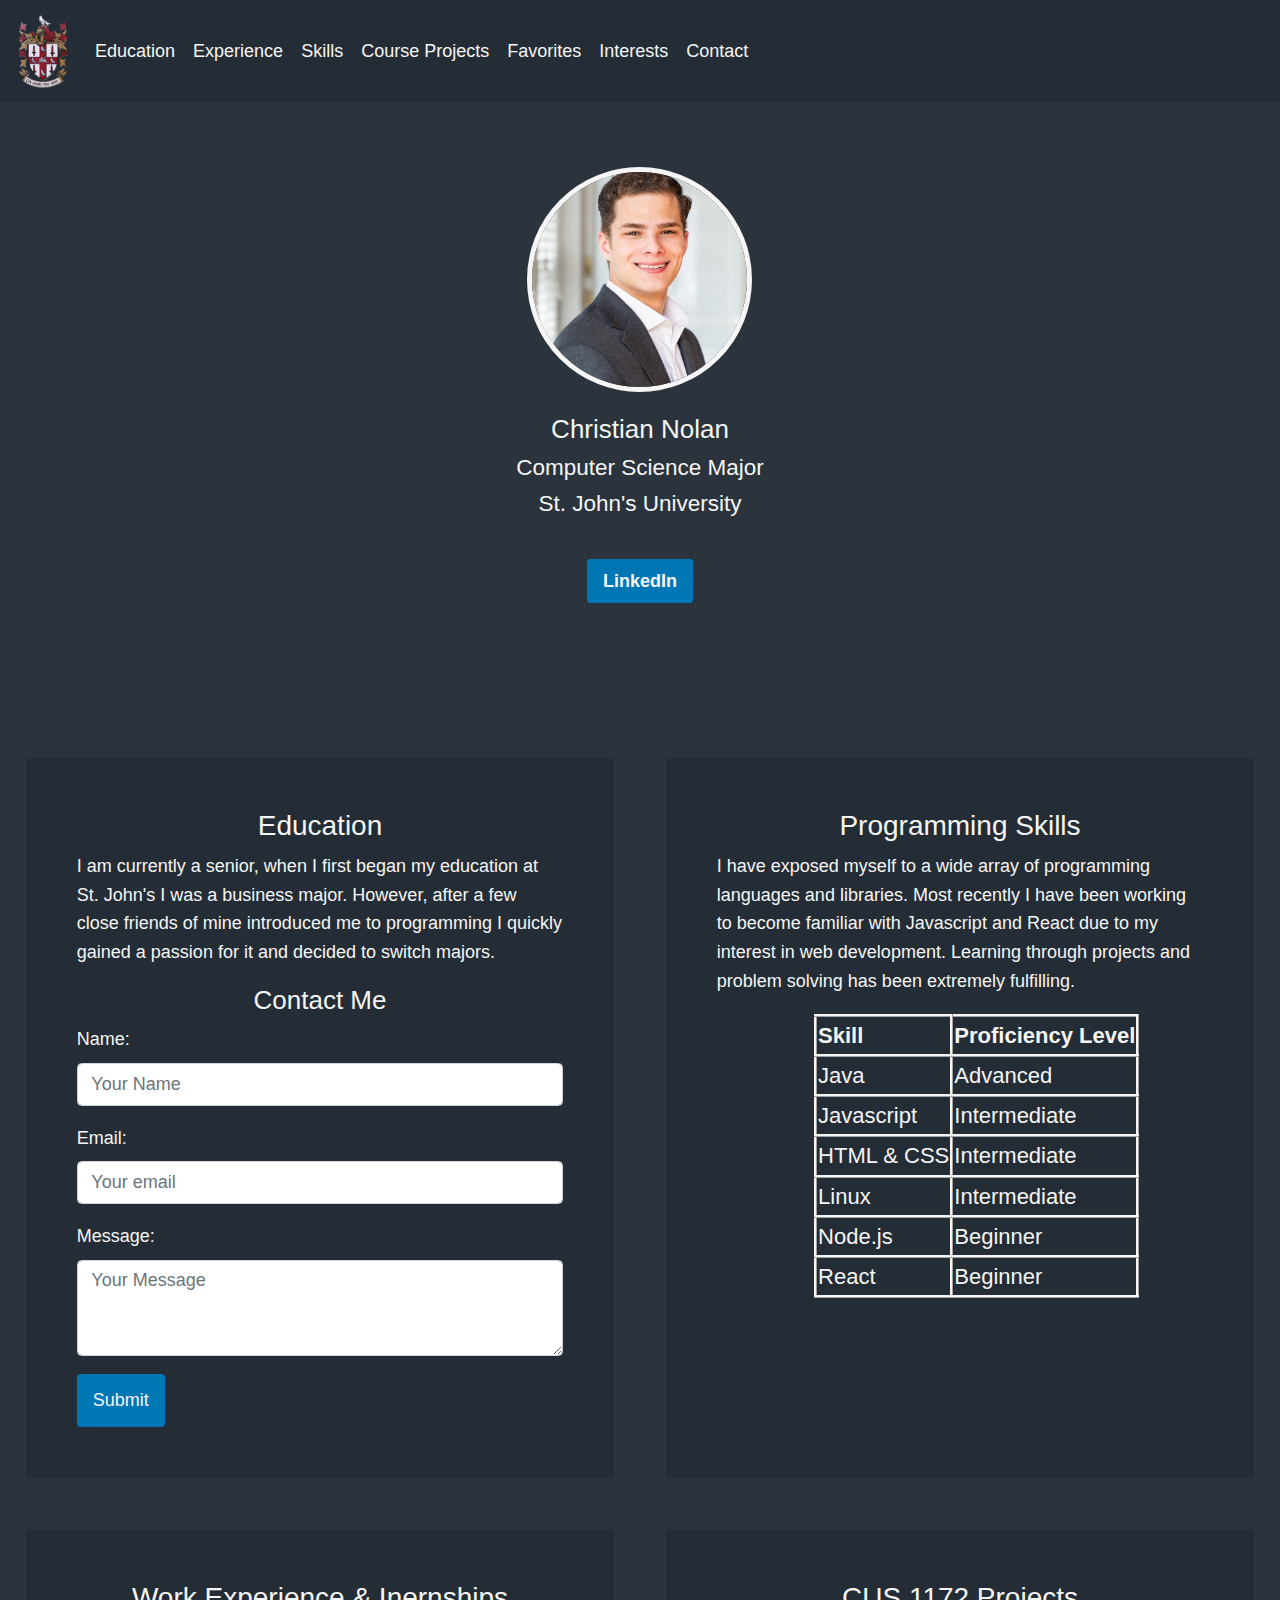
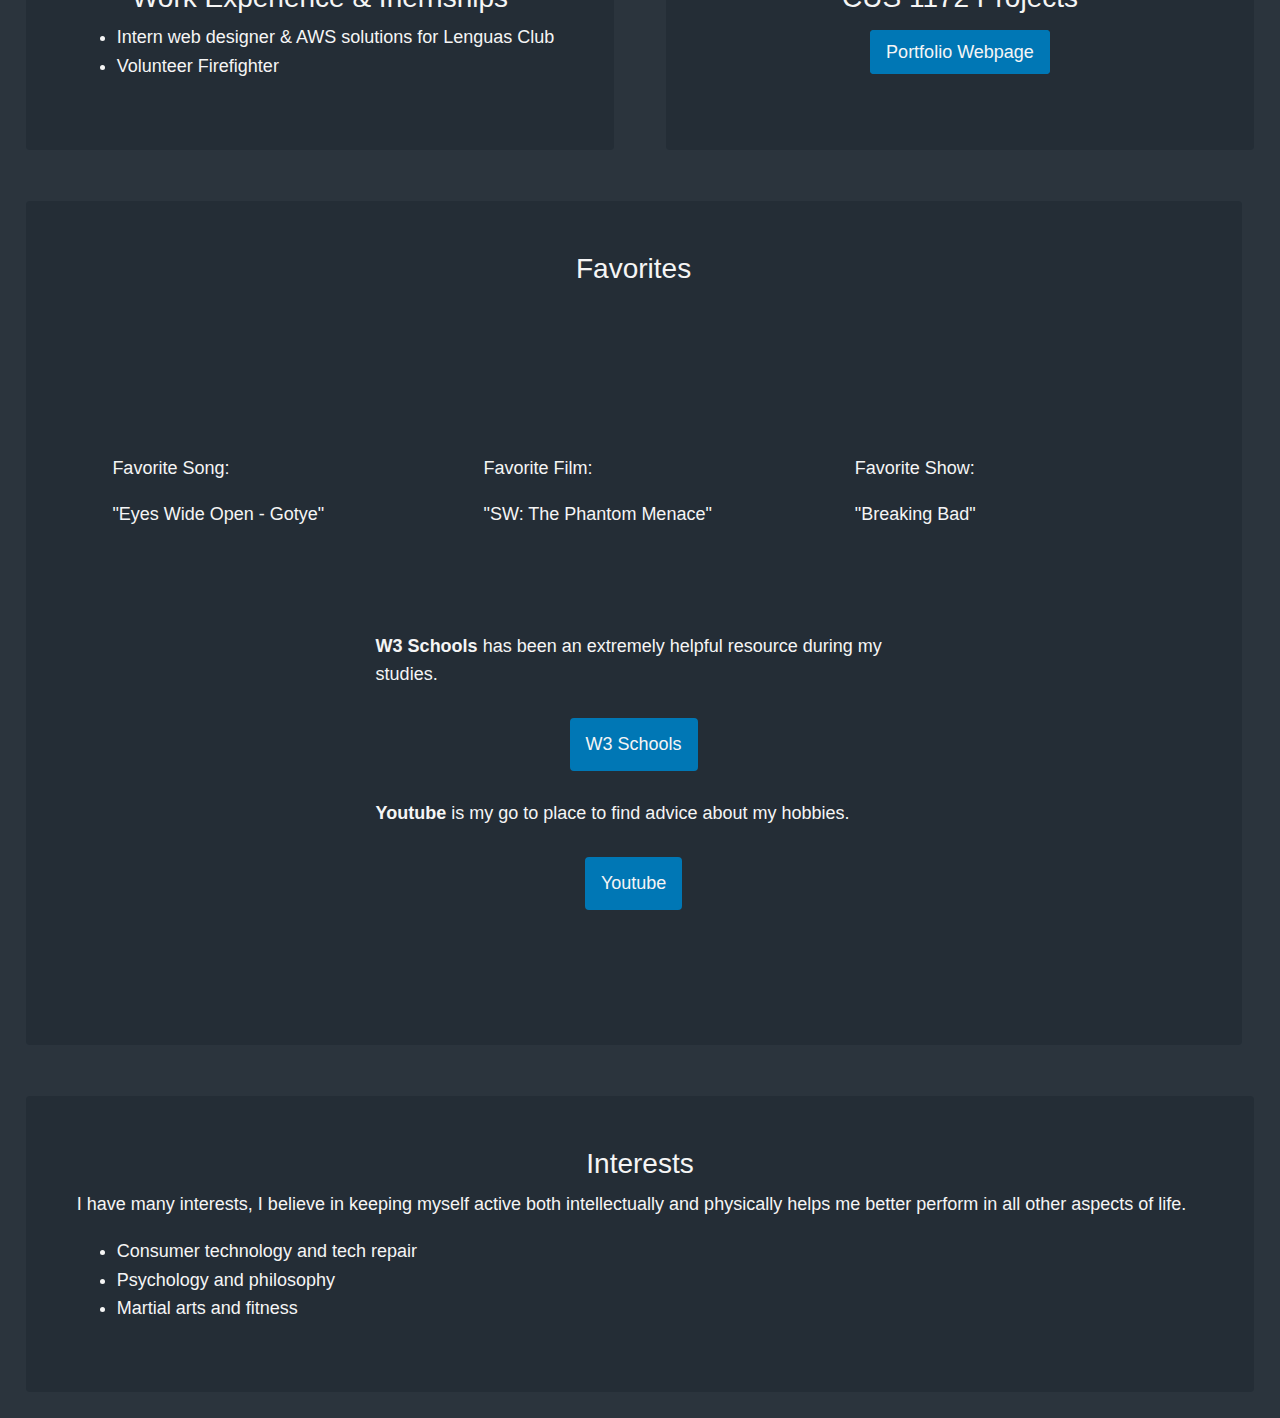
==== commit ecc0ba57: "milestone 3" ====
--- a/index.html
+++ b/index.html
@@ -1,160 +1,204 @@
 <!DOCTYPE html>
 <html lang="en">
+<!DOCTYPE html>
+<html lang="en">
 
 <head>
-  <meta charset="UTF-8">
-  <meta name="viewport" content="width=device-width, initial-scale=1.0">
-  <link rel="stylesheet" href="css/mycss_web.css">
-  <link rel="stylesheet" media="screen and (max-width: 900px)"href="css/mycss_tablet.css">
   <title>Christian Nolan's Portfolio</title>
+  <meta charset="utf-8" />
+  <meta name="viewport" content="width=device-width, initial-scale=1" />
+  <link rel="stylesheet" href="https://cdn.jsdelivr.net/npm/bootstrap@4.6.2/dist/css/bootstrap.min.css" />
+  <script src="https://cdn.jsdelivr.net/npm/jquery@3.7.1/dist/jquery.slim.min.js"></script>
+  <script src="https://cdn.jsdelivr.net/npm/popper.js@1.16.1/dist/umd/popper.min.js"></script>
+  <script src="https://cdn.jsdelivr.net/npm/bootstrap@4.6.2/dist/js/bootstrap.bundle.min.js"></script>
+  <link rel="stylesheet" href="https://use.fontawesome.com/releases/v5.7.0/css/all.css" integrity="sha384-lZN37f5QGtY3VHgisS14W3ExzMWZxybE1SJSEsQp9S+oqd12jhcu+A56Ebc1zFSJ" crossorigin="anonymous" />
+  <link rel="stylesheet" href="css/final.css" />
+  <link rel="stylesheet" href="css/final_tablet.css" />
 </head>
 
 <body>
-    <nav class="screen_only">
-      <ul>
-        <li><a href="#education">Education</a></li>
-        <li><a href="#work-experience">Experience</a></li>
-        <li><a href="#skills">Skills</a></li>
-        <li><a href="#projects">Course Projects</a></li>
-        <li><a href="#interests">Interests</a></li>
-        <li><a href="#favorites">Favorites</a></li>
-        <li><a href="#education">Contact</a></li>
+  <nav class="navbar navbar-expand-md">
+    <!-- Family Crest for Logo-->
+    <a class="navbar-brand">
+      <img src="assets/nolan_family_crest_transparent.png" alt="Nolan Family Crest" style="width: 50px" />
+    </a>
+
+    <!--Toggle navbar for mobile-->
+    <button class="navbar-toggler navbar-dark" type="button" data-toggle="collapse" data-target="#collapsibleNavbar">
+      <span class="navbar-toggler-icon"></span>
+    </button>
+
+    <!--Navbar Links-->
+    <div class="collapse navbar-collapse" id="collapsibleNavbar">
+      <ul class="navbar-nav">
+        <li class="nav-item">
+          <a class="nav-link" href="#education">Education</a>
+        </li>
+        <li class="nav-item">
+          <a class="nav-link" href="#work-experience">Experience</a>
+        </li>
+        <li class="nav-item">
+          <a class="nav-link" href="#skills">Skills</a>
+        </li>
+        <li class="nav-item">
+          <a class="nav-link" href="#projects">Course Projects</a>
+        </li>
+        <li class="nav-item">
+          <a class="nav-link" href="#favorites">Favorites</a>
+        </li>
+        <li class="nav-item">
+          <a class="nav-link" href="#interests">Interests</a>
+        </li>
+        <li class="nav-item">
+          <a class="nav-link" href="#contact">Contact</a>
+        </li>
       </ul>
-    </nav>
-  <div class="center-card">
-    <img src="assets/portfolioPic.jpeg" alt="Christian Nolan's Profile Picture" width="200" height="300">
-    <h3>Christian Nolan</h3>
-    <h3>Computer Science Major</h3>
-    <h3>St. John's University</h3>
-    <strong><a href="https://www.linkedin.com/in/christian-nolan" target="_blank">LinkedIn</a></strong>
+    </div>
+  </nav>
+  <!--End Navbar-->
+  <div class="container-fluid">
+    <div class="row pfp" style="height: 70vh">
+      <div class="card">
+        <img src="assets/profilePic.jpeg" id="profilePic" />
+        <div class="card-body">
+          <h2>Christian Nolan</h2>
+          <h5>Computer Science Major</h5>
+          <h5 style="margin-bottom: 20%">St. John's University</h5>
+          <strong><a class="submit-btn" id="linked-in" href="https://www.linkedin.com/in/christian-nolan" target="_blank">LinkedIn</a></strong>
+        </div>
+      </div>
+    </div>
   </div>
-  <div class="container">
-    <div id="education" class="box">
-      <h2>Education</h2>
-      <p style="width: 80%; margin: 0 auto; text-align: start;"> I am currently a senior, when I first began my education at
-        St.
-        John's I was a business major. However, after a few close
-        friends of mine introduced me to programming I quickly
-        gained a
-        passion for it and decided to switch majors.</p>
-      <div id="contact" class="form-container">
-        <h2>Contact Me</h2>
-        <form action="placeholder.php" method="post">
+  <!--Beginning of main content-->
+  <div class="container-fluid" id="content">
+    <div class="row">
+      <div id="education" class="col-md">
+        <h1>Education</h1>
+        <p> I am currently a senior, when I first began my education at
+          St.
+          John's I was a business major. However, after a few close
+          friends of mine introduced me to programming I quickly
+          gained a passion for it and decided to switch majors.</p>
+        <!--Contact Section-->
+        <h2 id="contactMe">Contact Me</h2>
+        <form id="contact" action="placeholder.php" style="width: 100%" method="post">
           <div class="form-group">
             <label for="name">Name:</label>
-            <input type="text" id="name" name="name" class="form-input" placeholder="Your Name" required>
+            <input type="text" id="name" name="name" class="form-control" placeholder="Your Name" required>
           </div>
           <div class="form-group">
             <label for="email">Email:</label>
-            <input type="email" id="email" name="email" class="form-input" placeholder="Your email" required>
+            <input type="email" id="email" name="email" class="form-control" placeholder="Your email" required>
           </div>
           <div class="form-group">
             <label for="message">Message:</label>
-            <textarea id="message" name="message" class="form-input" rows="3" placeholder="Your Message"></textarea>
+            <textarea id="message" name="message" class="form-control" rows="3" placeholder="Your Message"></textarea>
           </div>
           <input type="submit" value="Submit" class="submit-btn">
         </form>
       </div>
-    </div>
-    <div id="skills" class="box">
-      <h2>Programming Skills</h2>
-      <p style="width: 80%; margin: 0 auto; text-align: start;">I have exposed myself to a wide array of programming
-        languages and
-        libraries. Most recently I have been working to
-        become familiar with Javascript and React because of my
-        interest in
-        web development. Learning through projects and problem
-        solving
-        has been extremely fulfilling.</p>
-      <table>
-        <tr>
-          <th>Language/Technology</th>
-          <th>Proficiency Level</th>
-        </tr>
-        <tr>
-          <td>Java</td>
-          <td>Advanced</td>
-        </tr>
-        <tr>
-          <td>Javascript</td>
-          <td>Intermediate</td>
-        </tr>
-        <tr>
-          <td>Linux</td>
-          <td>Intermediate</td>
-        </tr>
-        <tr>
-          <td>HTML & CSS</td>
-          <td>Beginner</td>
-        </tr>
-        <tr>
-          <td>Node.js</td>
-          <td>Beginner</td>
-        </tr>
-        <tr>
-          <td>React</td>
-          <td>Beginner</td>
-        </tr>
-      </table>
-    </div>
-    <div id="work-experience" class="box">
-      <h2>Work Experience & Internships</h2>
-      <ul>
-        <li>Intern web designer for Lenguas Club</li>
-        <li>Volunteer Firefighter</li>
-      </ul>
-    </div>
-    <div id="projects" class="box">
-      <h2>CUS 1172 Projects</h2>
-      <ul>
-        <li><a href="https://csnolan.github.io" target="_blank" class="link-btn">Portfolio Webpage</a></li>
-      </ul>
-    </div>
-    <div id="interests" class="box">
-      <h2>Interests</h2>
-      <p>I have many interests, I believe in keeping myself active both
-        intellectually and physically helps me better perform
-        in all other aspects of life.
-      </p>
-      <ul>
-        <li>Consumer technology and tech repair</li>
-        <li>Psychology and philosophy</li>
-        <li>Martial arts and fitness</li>
-      </ul>
-    </div>
-    <div id="favorites" class="box">
-      <div class="header">
-        <h2>Favorites</h2>
-      </div>
-      <span class="boxvid box2">
-        <div class="video-container">
-          <iframe width="240" height="135" src="https://www.youtube.com/embed/oyVJsg0XIIk" frameborder="0" allowfullscreen></iframe>
-          <p class="video-caption">Favorite song: </p>
-          <p class="video-caption">"Hearts A Mess - Gotye"</p>
+      <div class="col-md" id="skills">
+        <!--Skills section and skills table-->
+        <h1>Programming Skills</h1>
+        <p>I have exposed myself to a wide array of programming
+          languages and
+          libraries. Most recently I have been working to
+          become familiar with Javascript and React due to my
+          interest in web development. Learning through projects and problem
+          solving has been extremely fulfilling.</p>
+
+        <table id="skill-table" class="table-responsive">
+          <tr>
+            <th>Skill</th>
+            <th>Proficiency Level</th>
+          </tr>
+          <tr>
+            <td>Java</td>
+            <td>Advanced</td>
+          </tr>
+          <tr>
+            <td>Javascript</td>
+            <td>Intermediate</td>
+          </tr>
+          <tr>
+            <td>HTML & CSS</td>
+            <td>Intermediate</td>
+          </tr>
+          <tr>
+            <td>Linux</td>
+            <td>Intermediate</td>
+          </tr>
+          <tr>
+            <td>Node.js</td>
+            <td>Beginner</td>
+          </tr>
+          <tr>
+            <td>React</td>
+            <td>Beginner</td>
+          </tr>
+        </table>
+      </div>
+    </div>
+    <div class="row">
+      <!--Work experience section-->
+      <div id="work-experience" class="col-md">
+        <h1>Work Experience & Inernships</h1>
+        <ul>
+          <li>Intern web designer & AWS solutions for Lenguas Club</li>
+          <li>Volunteer Firefighter</li>
+        </ul>
+      </div>
+      <!--Projects-->
+      <div id="projects" class="col-md">
+        <h1>CUS 1172 Projects</h1>
+        <ul id="proj-list">
+          <li><a href="https://csnolan.github.io" target="_blank" class="submit-btn">Portfolio Webpage</a></li>
+        </ul>
+      </div>
+    </div>
+    <div class="row">
+      <div class="col-md-8" id="favorites">
+        <!--Favorites and interests-->
+        <h1>Favorites</h1>
+        <div class="favs-container">
+          <div class="video">
+            <iframe src="https://www.youtube.com/embed/oyVJsg0XIIk" frameborder="0" allowfullscreen></iframe>
+            <p>Favorite Song:</p>
+            <p>"Eyes Wide Open - Gotye"</p>
+          </div>
+          <div class="video">
+            <iframe src="https://www.youtube.com/embed/8oBEzKm9grM" frameborder="0" allowfullscreen></iframe>
+            <p>Favorite Film:</p>
+            <p>"SW: The Phantom Menace"</p>
+          </div>
+          <div class="video">
+            <iframe src="https://www.youtube.com/embed/a02i_Ik4GGM" frameborder="0" allowfullscreen></iframe>
+            <p>Favorite Show:</p>
+            <p>"Breaking Bad"</p>
+          </div>
+          <div id="fav-sites">
+            <p><span style="font-weight: bold;">W3 Schools</span> has been an extremely helpful resource during my studies.</p>
+            <a href="https://www.w3schools.com/" target="_blank" class="submit-btn btn-center">W3 Schools</a>
+            <p><span style="font-weight: bold;">Youtube</span> is my go to place to find advice about my hobbies.</p>
+            <a href="https://www.youtube.com/" target="_blank" class="submit-btn btn-center">Youtube</a>
+          </div>
         </div>
-        <div class="video-container">
-          <iframe width="240" height="135" src="https://www.youtube.com/embed/8oBEzKm9grM" frameborder="0" allowfullscreen></iframe>
-          <p class="video-caption">Favorite film: </p>
-          <p class="video-caption">"SW: The Phantom Menace"</p>
-        </div>
-        <div class="video-container">
-          <iframe width="240" height="135" src="https://www.youtube.com/embed/a02i_Ik4GGM" frameborder="0" allowfullscreen></iframe>
-          <p class="video-caption">Favorite show: </p>
-          <p class="video-caption">"Breaking Bad"</p>
-        </div>
-      </span>
-      <div id="favorite-websites" class="container">
-        <div class="box box2">
-          <p>W3 Schools has been an extremely helpful resource during my studies.</p>
-          <a href="https://www.w3schools.com/" target="_blank" class="link-btn">W3 Schools</a>
-        </div>
-        <div class="box box2">
-          <p>My favorite place to go to for watching videos about my hobbies</p>
-          <a href="https://www.youtube.com/" target="_blank" class="link-btn">YouTube</a>
-        </div>
-      </div>
-    </div>
-
+      </div>
+      <div class="col-md" id="interests">
+        <h1>Interests</h1>
+        <p>I have many interests, I believe in keeping myself active both
+          intellectually and physically helps me better perform
+          in all other aspects of life.
+        </p>
+        <ul>
+          <li>Consumer technology and tech repair</li>
+          <li>Psychology and philosophy</li>
+          <li>Martial arts and fitness</li>
+        </ul>
+      </div>
+    </div>
   </div>
 
-  </div>
+</body>
+
+</html>--- a/css/final.css
+++ b/css/final.css
@@ -0,0 +1,126 @@
+/* Global and Navbar */
+
+* {
+    font-family: "Montserrat", sans-serif;
+    font-size: 18px;
+    line-height: 1.6;
+    color: whitesmoke;
+}
+
+h1 {
+    font-size: 28px;
+}
+
+h2 {
+    font-size: 26px;
+}
+
+h3 {
+    font-size: 22px;
+}
+
+body {
+    background-color: rgba(20, 30, 40, 0.9);
+}
+
+.navbar {
+    background-color: rgba(20, 30, 40, 0.3);
+}
+
+.navbar-nav .nav-link {
+    color: whitesmoke;
+}
+
+.card {
+    background-color: rgba(255, 255, 255, 0);
+    height: 50vh;
+    border: none;
+    margin: 5% auto;
+    flex-direction: column;
+    align-items: center;
+    text-align: center;
+}
+
+#profilePic {
+    width: 225px;
+    height: 225px;
+    border-radius: 50%;
+    border: 5px solid whitesmoke;
+    object-fit: cover;
+}
+
+.submit-btn {
+    font-size: 18px;
+    text-decoration: none;
+    color: whitesmoke;
+    padding: 8px 12px;
+    border-radius: 4px;
+    background-color: #0077b5;
+    border: 4px solid #0077b5;
+}
+
+.col-md,
+.col-md-8 {
+    background-color: rgba(20, 30, 40, 0.3);
+    border-width: 4px;
+    border-radius: 4px;
+    margin: 2%;
+    padding: 4vw;
+
+    h1 {
+        text-align: center;
+    }
+
+    h2 {
+        text-align: center;
+    }
+}
+
+.col-md-8 {
+    margin-right: 0px;
+}
+
+.row {
+    justify-content: space-around;
+}
+
+#skill-table {
+    width: 90%;
+    margin: 2% 20%;
+    border-collapse: collapse;
+}
+
+#skill-table th,
+td {
+    border: 3px solid whitesmoke;
+    font-size: 22px;
+    border-style: inset;
+}
+
+.favs-container {
+    display: flex;
+    flex-wrap: wrap;
+    justify-content: space-around;
+}
+
+
+
+#fav-sites {
+    margin: 5%;
+}
+
+#fav-sites p {
+    margin: 5%;
+}
+
+#proj-list {
+    padding-left: 0;
+}
+
+#proj-list,
+.btn-center {
+    text-align: center;
+    list-style-type: none;
+    margin: 5% auto;
+    display: table;
+}--- a/css/final_tablet.css
+++ b/css/final_tablet.css
@@ -0,0 +1,45 @@
+@media (max-width: 1600px) {
+    .favs-container {
+        flex-direction: row;
+    }
+
+
+
+    #favorites {
+        min-width: 95%;
+        flex: 0 0 100%;
+        margin-right: 5%;
+    }
+
+}
+
+@media (max-width: 1000px) {
+    .submit-btn {
+        font-size: 16px;
+    }
+
+    .row>* {
+        flex-basis: 100%;
+        max-width: 100%;
+    }
+
+
+}
+
+@media print {
+
+    .navbar,
+    #contact,
+    .submit-btn,
+    .video,
+    #projects,
+    #contactMe {
+        display: none;
+    }
+
+    .card-body {
+        margin: 0;
+        padding: 0;
+    }
+
+}